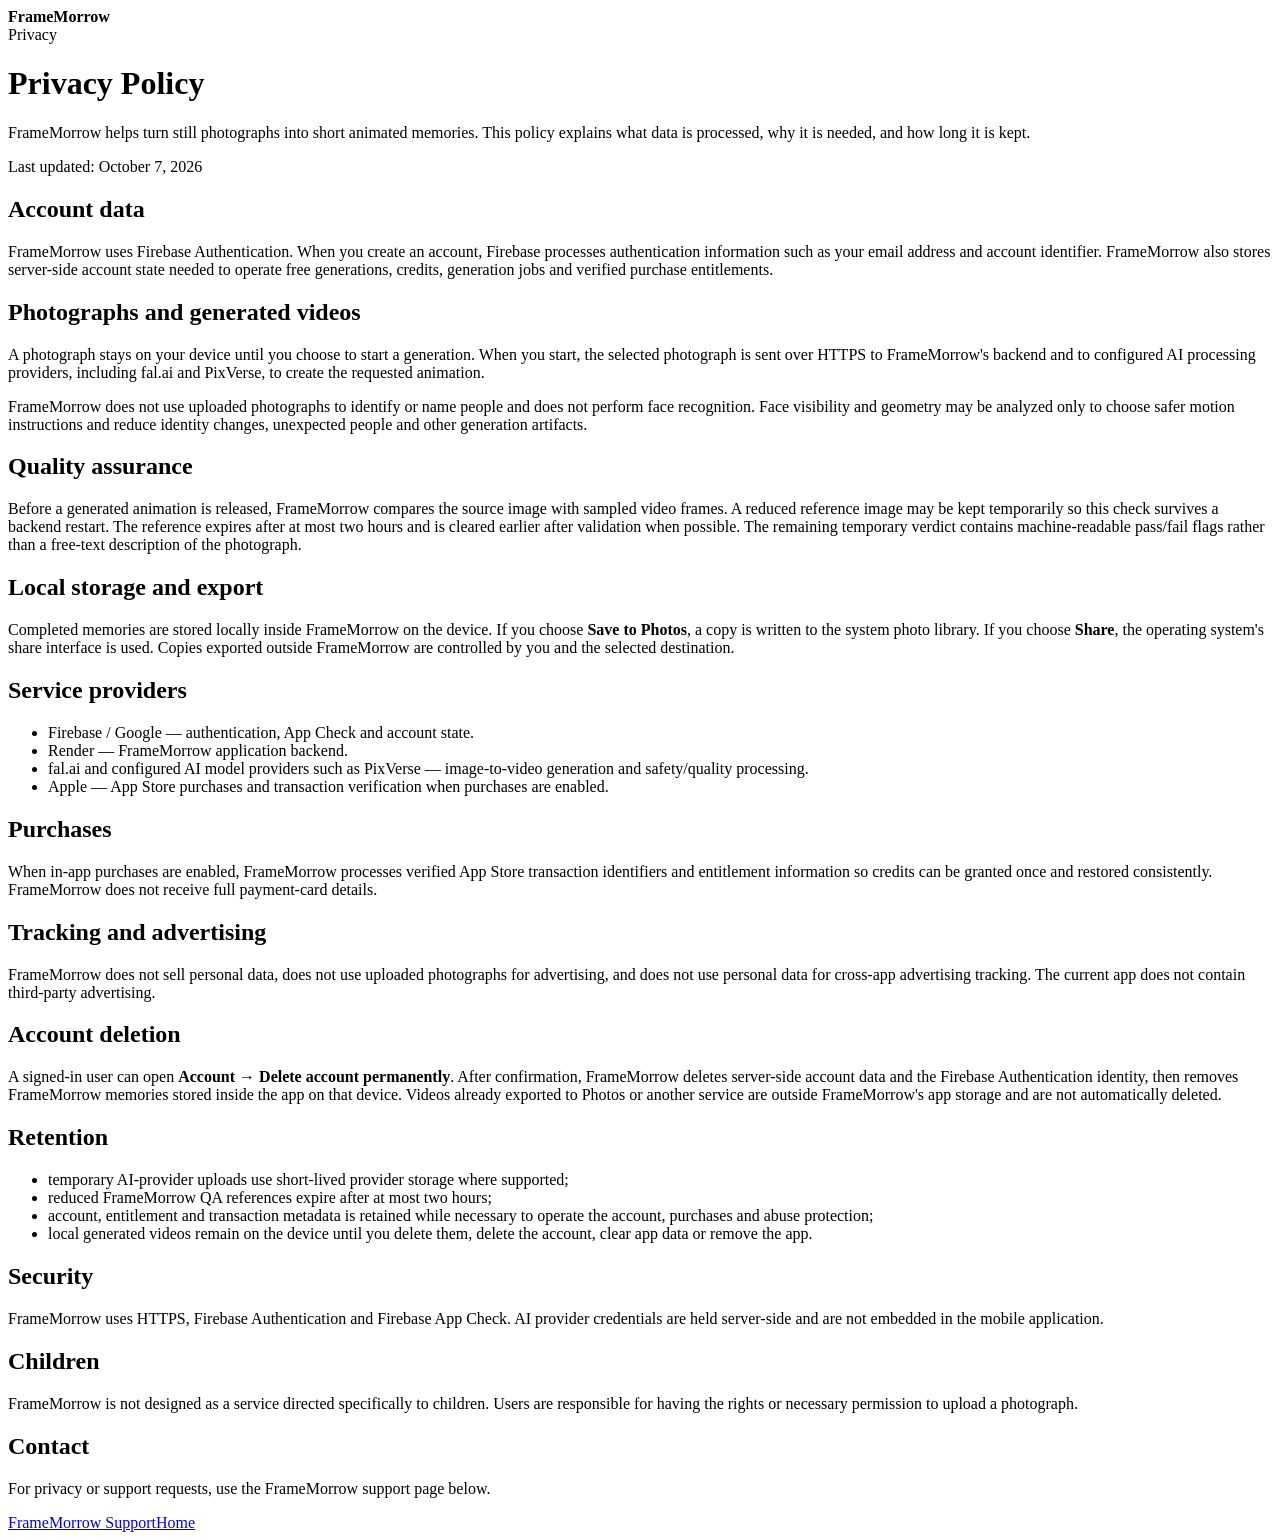
==== privacy.html @ 5b4da5a6 "Add FrameMorrow privacy policy" ====
<!doctype html><html lang="en"><head><meta charset="utf-8"><meta name="viewport" content="width=device-width,initial-scale=1"><title>FrameMorrow Privacy Policy</title><meta name="description" content="FrameMorrow privacy policy"><link rel="stylesheet" href="style.css"></head><body><main class="wrap">
<div class="brand"><div class="mark"></div><strong>FrameMorrow</strong></div><div class="eyebrow">Privacy</div><h1>Privacy Policy</h1><p class="lead">FrameMorrow helps turn still photographs into short animated memories. This policy explains what data is processed, why it is needed, and how long it is kept.</p><p class="meta">Last updated: October 7, 2026</p>
<div class="card"><h2>Account data</h2><p>FrameMorrow uses Firebase Authentication. When you create an account, Firebase processes authentication information such as your email address and account identifier. FrameMorrow also stores server-side account state needed to operate free generations, credits, generation jobs and verified purchase entitlements.</p></div>
<h2>Photographs and generated videos</h2><p>A photograph stays on your device until you choose to start a generation. When you start, the selected photograph is sent over HTTPS to FrameMorrow's backend and to configured AI processing providers, including fal.ai and PixVerse, to create the requested animation.</p><p>FrameMorrow does not use uploaded photographs to identify or name people and does not perform face recognition. Face visibility and geometry may be analyzed only to choose safer motion instructions and reduce identity changes, unexpected people and other generation artifacts.</p>
<h2>Quality assurance</h2><p>Before a generated animation is released, FrameMorrow compares the source image with sampled video frames. A reduced reference image may be kept temporarily so this check survives a backend restart. The reference expires after at most two hours and is cleared earlier after validation when possible. The remaining temporary verdict contains machine-readable pass/fail flags rather than a free-text description of the photograph.</p>
<h2>Local storage and export</h2><p>Completed memories are stored locally inside FrameMorrow on the device. If you choose <strong>Save to Photos</strong>, a copy is written to the system photo library. If you choose <strong>Share</strong>, the operating system's share interface is used. Copies exported outside FrameMorrow are controlled by you and the selected destination.</p>
<h2>Service providers</h2><ul><li>Firebase / Google — authentication, App Check and account state.</li><li>Render — FrameMorrow application backend.</li><li>fal.ai and configured AI model providers such as PixVerse — image-to-video generation and safety/quality processing.</li><li>Apple — App Store purchases and transaction verification when purchases are enabled.</li></ul>
<h2>Purchases</h2><p>When in-app purchases are enabled, FrameMorrow processes verified App Store transaction identifiers and entitlement information so credits can be granted once and restored consistently. FrameMorrow does not receive full payment-card details.</p>
<h2>Tracking and advertising</h2><p>FrameMorrow does not sell personal data, does not use uploaded photographs for advertising, and does not use personal data for cross-app advertising tracking. The current app does not contain third-party advertising.</p>
<h2>Account deletion</h2><p>A signed-in user can open <strong>Account → Delete account permanently</strong>. After confirmation, FrameMorrow deletes server-side account data and the Firebase Authentication identity, then removes FrameMorrow memories stored inside the app on that device. Videos already exported to Photos or another service are outside FrameMorrow's app storage and are not automatically deleted.</p>
<h2>Retention</h2><ul><li>temporary AI-provider uploads use short-lived provider storage where supported;</li><li>reduced FrameMorrow QA references expire after at most two hours;</li><li>account, entitlement and transaction metadata is retained while necessary to operate the account, purchases and abuse protection;</li><li>local generated videos remain on the device until you delete them, delete the account, clear app data or remove the app.</li></ul>
<h2>Security</h2><p>FrameMorrow uses HTTPS, Firebase Authentication and Firebase App Check. AI provider credentials are held server-side and are not embedded in the mobile application.</p>
<h2>Children</h2><p>FrameMorrow is not designed as a service directed specifically to children. Users are responsible for having the rights or necessary permission to upload a photograph.</p>
<h2>Contact</h2><p>For privacy or support requests, use the FrameMorrow support page below.</p>
<nav class="nav"><a href="support.html">FrameMorrow Support</a><a href="index.html">Home</a></nav>
</main></body></html>
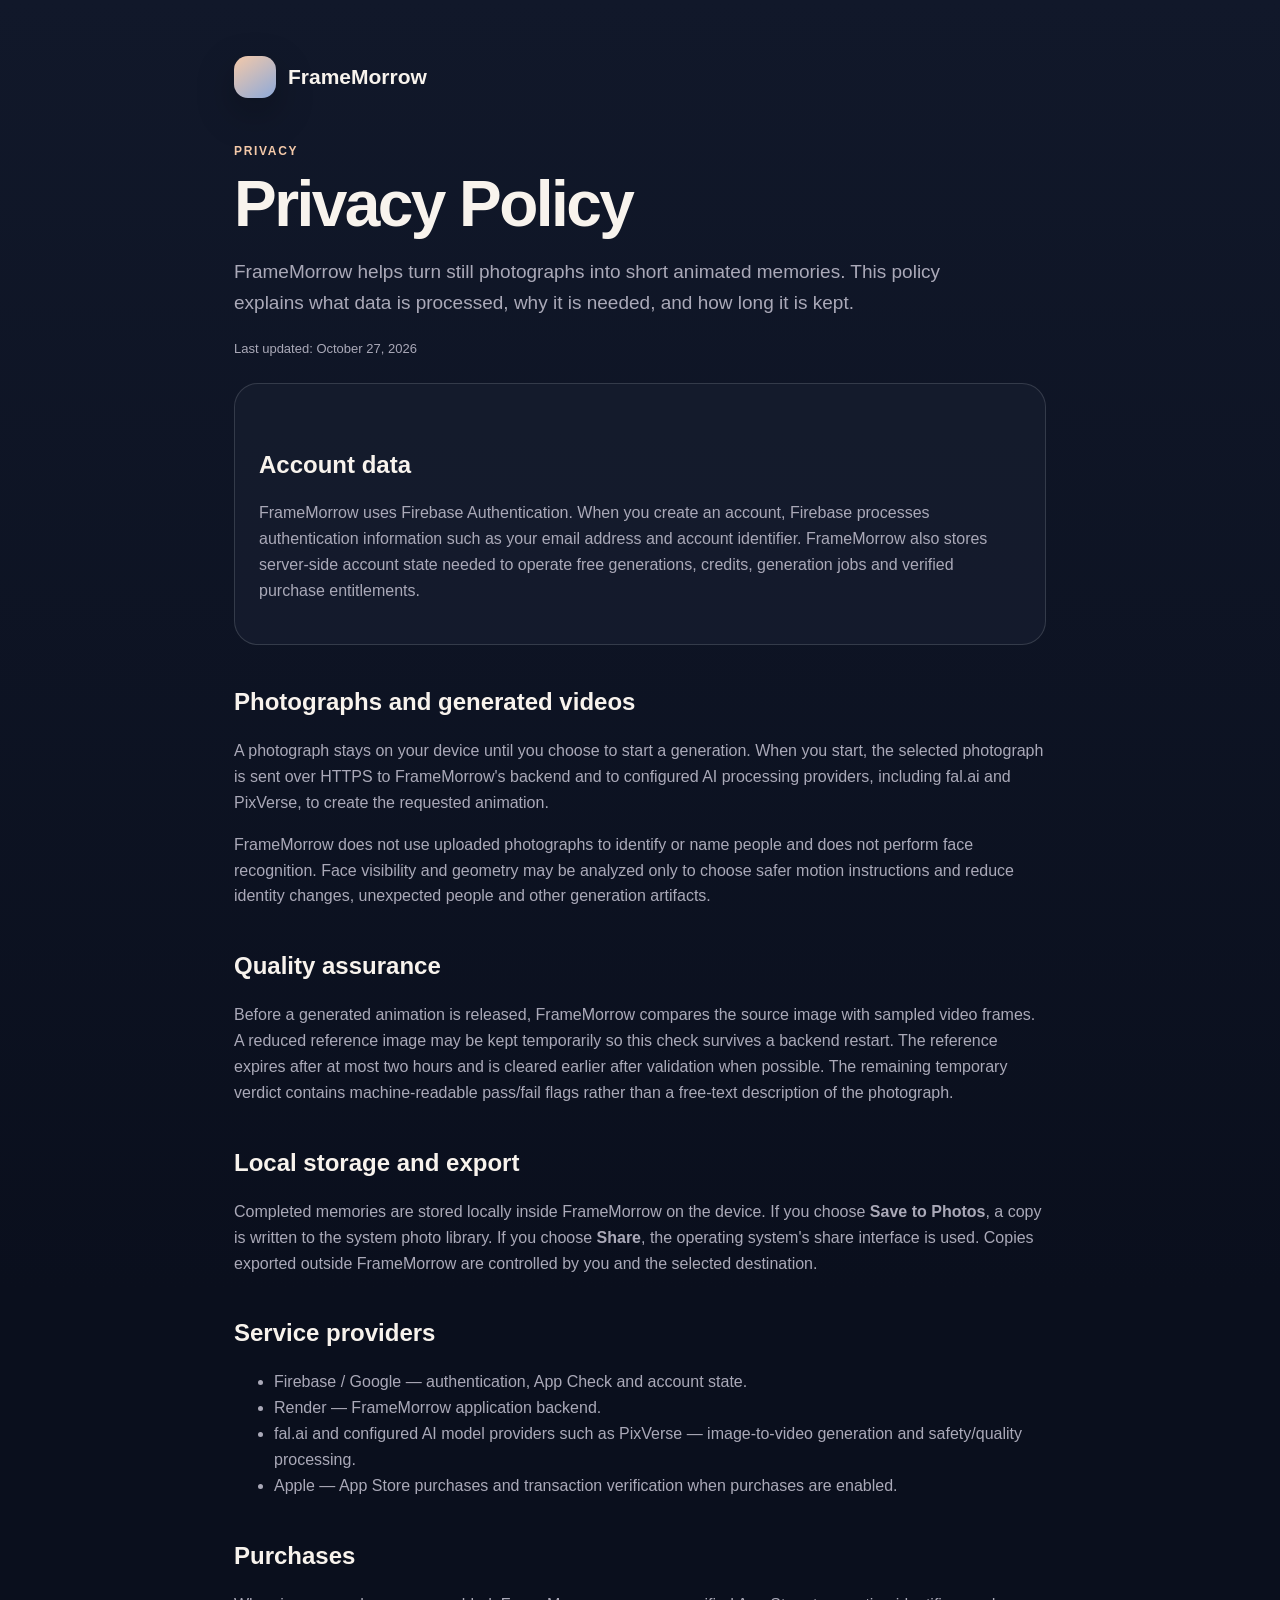
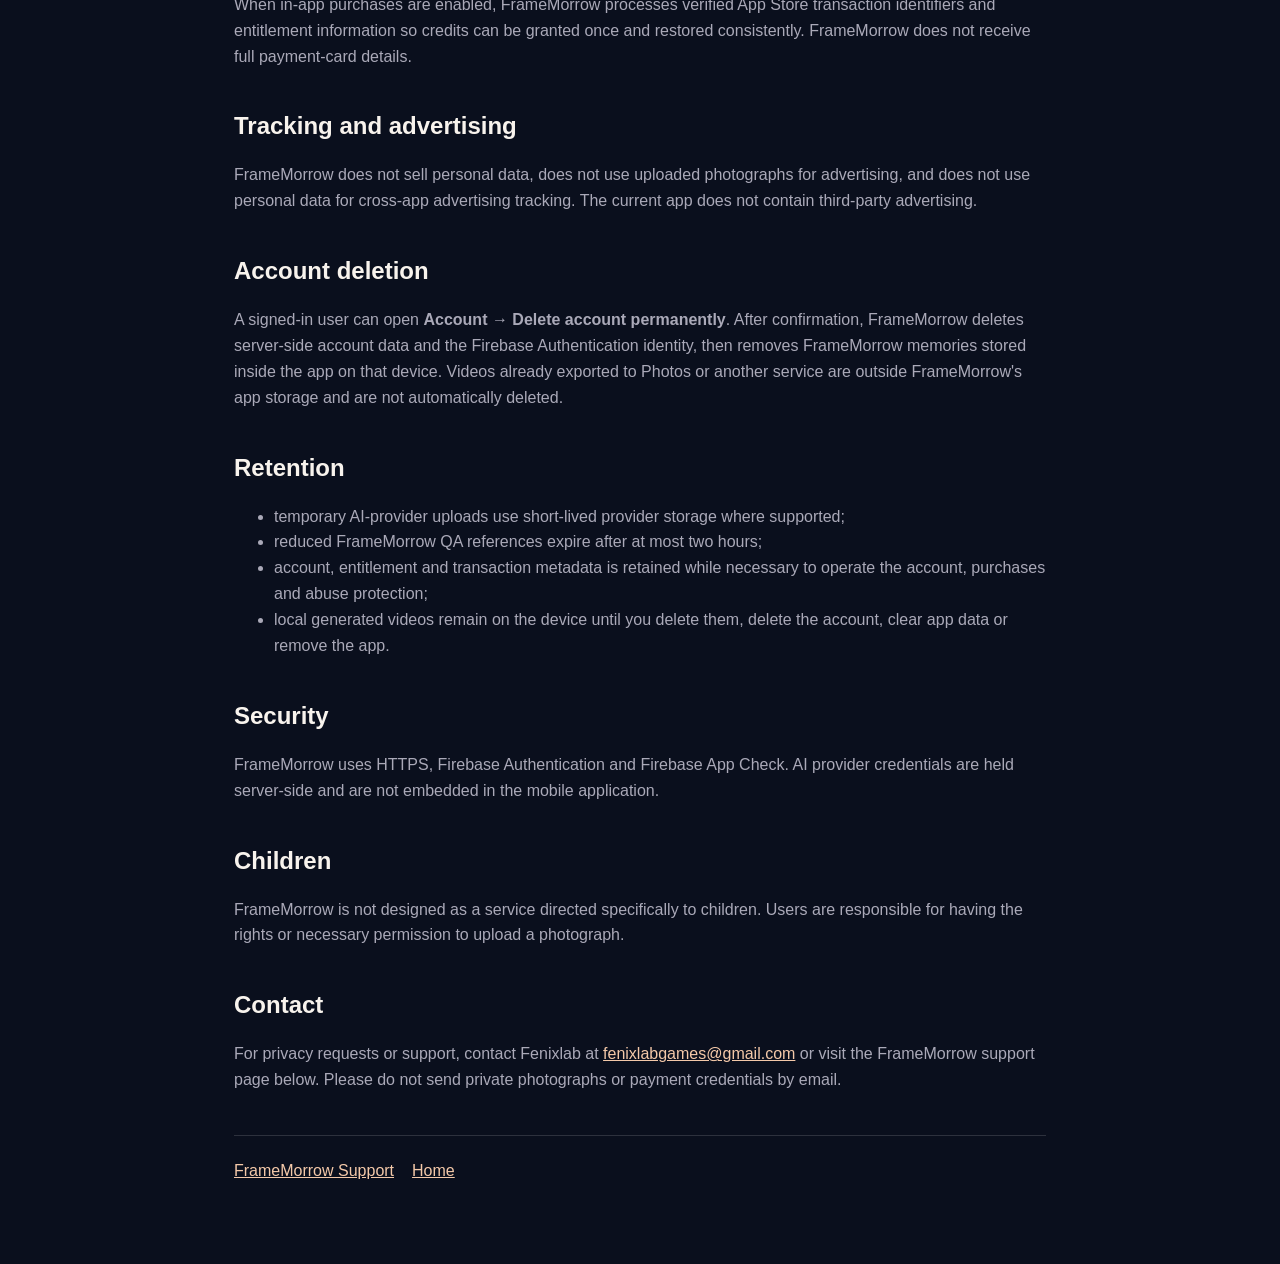
==== commit 82a25d37: "docs: publish Fenixlab support contact and current free-preview terms" ====
--- a/privacy.html
+++ b/privacy.html
@@ -1,5 +1,5 @@
 <!doctype html><html lang="en"><head><meta charset="utf-8"><meta name="viewport" content="width=device-width,initial-scale=1"><title>FrameMorrow Privacy Policy</title><meta name="description" content="FrameMorrow privacy policy"><link rel="stylesheet" href="style.css"></head><body><main class="wrap">
-<div class="brand"><div class="mark"></div><strong>FrameMorrow</strong></div><div class="eyebrow">Privacy</div><h1>Privacy Policy</h1><p class="lead">FrameMorrow helps turn still photographs into short animated memories. This policy explains what data is processed, why it is needed, and how long it is kept.</p><p class="meta">Last updated: October 7, 2026</p>
+<div class="brand"><div class="mark"></div><strong>FrameMorrow</strong></div><div class="eyebrow">Privacy</div><h1>Privacy Policy</h1><p class="lead">FrameMorrow helps turn still photographs into short animated memories. This policy explains what data is processed, why it is needed, and how long it is kept.</p><p class="meta">Last updated: October 27, 2026</p>
 <div class="card"><h2>Account data</h2><p>FrameMorrow uses Firebase Authentication. When you create an account, Firebase processes authentication information such as your email address and account identifier. FrameMorrow also stores server-side account state needed to operate free generations, credits, generation jobs and verified purchase entitlements.</p></div>
 <h2>Photographs and generated videos</h2><p>A photograph stays on your device until you choose to start a generation. When you start, the selected photograph is sent over HTTPS to FrameMorrow's backend and to configured AI processing providers, including fal.ai and PixVerse, to create the requested animation.</p><p>FrameMorrow does not use uploaded photographs to identify or name people and does not perform face recognition. Face visibility and geometry may be analyzed only to choose safer motion instructions and reduce identity changes, unexpected people and other generation artifacts.</p>
 <h2>Quality assurance</h2><p>Before a generated animation is released, FrameMorrow compares the source image with sampled video frames. A reduced reference image may be kept temporarily so this check survives a backend restart. The reference expires after at most two hours and is cleared earlier after validation when possible. The remaining temporary verdict contains machine-readable pass/fail flags rather than a free-text description of the photograph.</p>
@@ -11,6 +11,6 @@
 <h2>Retention</h2><ul><li>temporary AI-provider uploads use short-lived provider storage where supported;</li><li>reduced FrameMorrow QA references expire after at most two hours;</li><li>account, entitlement and transaction metadata is retained while necessary to operate the account, purchases and abuse protection;</li><li>local generated videos remain on the device until you delete them, delete the account, clear app data or remove the app.</li></ul>
 <h2>Security</h2><p>FrameMorrow uses HTTPS, Firebase Authentication and Firebase App Check. AI provider credentials are held server-side and are not embedded in the mobile application.</p>
 <h2>Children</h2><p>FrameMorrow is not designed as a service directed specifically to children. Users are responsible for having the rights or necessary permission to upload a photograph.</p>
-<h2>Contact</h2><p>For privacy or support requests, use the FrameMorrow support page below.</p>
+<h2>Contact</h2><p>For privacy requests or support, contact Fenixlab at <a href="mailto:fenixlabgames@gmail.com">fenixlabgames@gmail.com</a> or visit the FrameMorrow support page below. Please do not send private photographs or payment credentials by email.</p>
 <nav class="nav"><a href="support.html">FrameMorrow Support</a><a href="index.html">Home</a></nav>
 </main></body></html>
--- a/style.css
+++ b/style.css
@@ -0,0 +1,5 @@
+:root{color-scheme:dark;--bg:#0a0f1d;--card:#151c2e;--text:#f8f3ed;--muted:#aaa9b8;--accent:#f4c9a9;--stroke:rgba(255,255,255,.14)}
+*{box-sizing:border-box}body{margin:0;background:linear-gradient(180deg,#11182a 0,#0a0f1d 45%);color:var(--text);font-family:-apple-system,BlinkMacSystemFont,"Segoe UI",sans-serif;line-height:1.62}
+.wrap{max-width:860px;margin:0 auto;padding:56px 24px 80px}.brand{display:flex;align-items:center;gap:12px;margin-bottom:44px}.mark{width:42px;height:42px;border-radius:14px;background:linear-gradient(145deg,#f4c9a9,#8da9d9);box-shadow:0 14px 38px rgba(0,0,0,.28)}.brand strong{font-size:21px}.eyebrow{color:var(--accent);font-size:12px;font-weight:800;letter-spacing:.14em;text-transform:uppercase}
+h1{font-size:clamp(38px,7vw,64px);line-height:1.04;margin:10px 0 18px;letter-spacing:-.04em}h2{font-size:24px;margin:38px 0 12px}p,li{color:var(--muted)}a{color:var(--accent)}.lead{font-size:19px;max-width:720px}.card{background:rgba(21,28,46,.86);border:1px solid var(--stroke);border-radius:24px;padding:24px;margin:24px 0}.meta{font-size:13px;color:var(--muted);margin-top:10px}.nav{display:flex;gap:18px;flex-wrap:wrap;margin-top:42px;padding-top:22px;border-top:1px solid var(--stroke)}.button{display:inline-block;background:var(--accent);color:#0a0f1d;text-decoration:none;font-weight:800;padding:12px 18px;border-radius:14px;margin-top:8px}
+@media(max-width:600px){.wrap{padding:34px 18px 54px}.card{padding:19px}h1{font-size:42px}}
